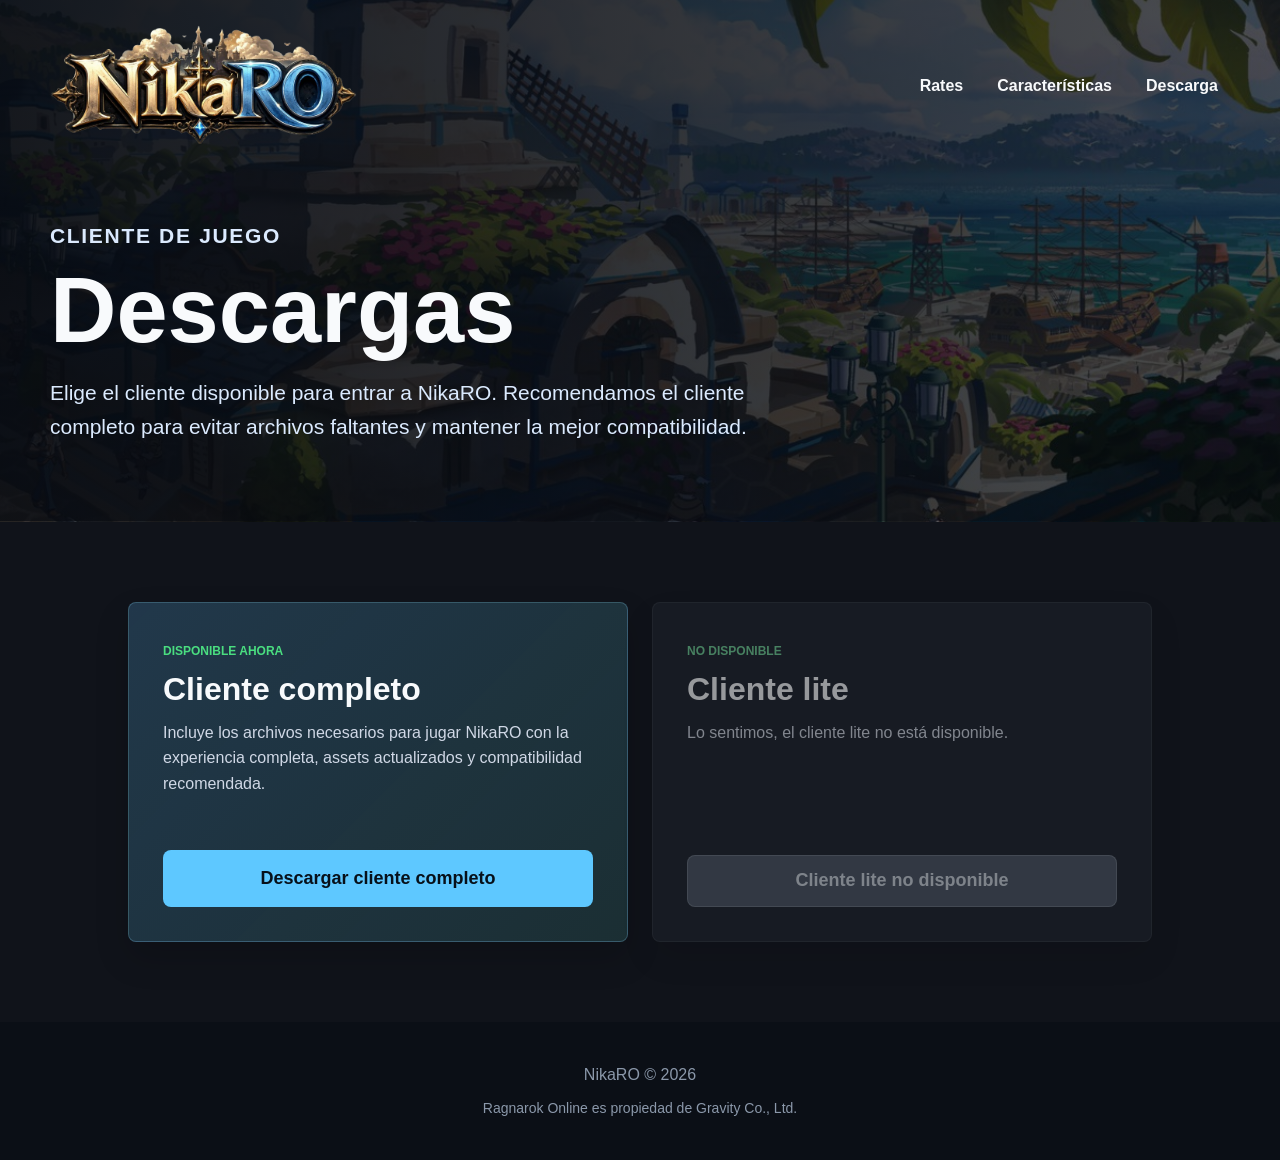
==== downloads/index.html @ 21ce5d3e "Polish homepage and add downloads page" ====
<!DOCTYPE html>
<html lang="es">
<head>
    <meta charset="UTF-8">
    <meta name="viewport" content="width=device-width, initial-scale=1.0">
    <title>Descargas | NikaRO</title>
    <meta name="description" content="Descarga el cliente completo de NikaRO para jugar Ragnarok Online Renewal.">
    <link rel="stylesheet" href="../style.css">
</head>

<body>
    <header class="download-hero">
        <div class="download-shell">
            <nav class="site-nav" aria-label="Navegación principal">
                <a class="logo" href="../" aria-label="Volver al inicio de NikaRO">
                    <img src="../images/nicaro-logo2.jpg" alt="NikaRO">
                </a>

                <div class="nav-links">
                    <a href="../#rates">Rates</a>
                    <a href="../#features">Características</a>
                    <a href="../#download">Descarga</a>
                </div>
            </nav>

            <div class="download-intro">
                <p class="eyebrow">Cliente de juego</p>
                <h1>Descargas</h1>
                <p>
                    Elige el cliente disponible para entrar a NikaRO. Recomendamos el cliente completo
                    para evitar archivos faltantes y mantener la mejor compatibilidad.
                </p>
            </div>
        </div>
    </header>

    <main>
        <section class="download-options" aria-label="Opciones de descarga">
            <article class="download-card featured-download">
                <div>
                    <span class="highlight-label">Disponible ahora</span>
                    <h2>Cliente completo</h2>
                    <p>
                        Incluye los archivos necesarios para jugar NikaRO con la experiencia completa,
                        assets actualizados y compatibilidad recomendada.
                    </p>
                </div>

                <a class="btn primary large"
                   href="https://drive.google.com/file/d/1AdSrRG61sZsNYFLVnh3HUJcBuLDPJPl5/view?usp=sharing"
                   target="_blank"
                   rel="noopener">
                    Descargar cliente completo
                </a>
            </article>

            <article class="download-card disabled-download" aria-disabled="true">
                <div>
                    <span class="highlight-label">No disponible</span>
                    <h2>Cliente lite</h2>
                    <p>
                        Lo sentimos, el cliente lite no está disponible.
                    </p>
                </div>

                <button class="btn large disabled-btn" type="button" disabled>
                    Cliente lite no disponible
                </button>
            </article>
        </section>
    </main>

    <footer>
        <p>NikaRO © 2026</p>
        <p class="footer-small">Ragnarok Online es propiedad de Gravity Co., Ltd.</p>
    </footer>
</body>
</html>
---- style.css ----
* {
    margin: 0;
    padding: 0;
    box-sizing: border-box;
}

html {
    scroll-behavior: smooth;
}

body {
    font-family: Arial, sans-serif;
    background: #10131a;
    color: #f8fafc;
    line-height: 1.6;
}

img {
    max-width: 100%;
    height: auto;
}

.hero {
    min-height: 92vh;
    background:
        linear-gradient(90deg, rgba(7, 10, 16, 0.92), rgba(7, 10, 16, 0.72) 48%, rgba(7, 10, 16, 0.52)),
        url('images/banner.jpg');
    background-size: cover;
    background-position: center;
}

.overlay {
    min-height: 92vh;
    display: flex;
    flex-direction: column;
    width: min(1180px, calc(100% - 40px));
    margin: 0 auto;
    padding: 24px 0 44px;
}

.site-nav {
    display: flex;
    justify-content: space-between;
    align-items: center;
    gap: 24px;
}

.logo {
    display: inline-flex;
    align-items: center;
}

.logo img {
    width: clamp(180px, 24vw, 320px);
    display: block;
}

.nav-links {
    display: flex;
    align-items: center;
    gap: 10px;
}

.nav-links a {
    color: #f8fafc;
    text-decoration: none;
    padding: 8px 12px;
    border-radius: 8px;
    font-weight: 700;
    transition: background 0.2s, color 0.2s;
}

.nav-links a:hover {
    background: rgba(255, 255, 255, 0.1);
    color: #8ad9ff;
}

.hero-layout {
    flex: 1;
    display: grid;
    grid-template-columns: minmax(0, 1fr) 360px;
    align-items: end;
    gap: 48px;
    padding-top: 58px;
}

.hero-content {
    max-width: 720px;
    padding-bottom: 56px;
}

.eyebrow {
    color: #8ad9ff;
    font-size: 14px;
    font-weight: 800;
    letter-spacing: 0.08em;
    margin-bottom: 12px;
    text-transform: uppercase;
}

.hero-content h1 {
    font-size: clamp(56px, 9vw, 112px);
    line-height: 0.95;
    margin-bottom: 24px;
}

.tagline {
    max-width: 620px;
    font-size: clamp(20px, 2.6vw, 30px);
    color: #dbeafe;
    margin-bottom: 34px;
}

.hero-buttons {
    display: flex;
    flex-wrap: wrap;
    gap: 14px;
}

.btn {
    display: inline-flex;
    align-items: center;
    justify-content: center;
    min-height: 52px;
    padding: 14px 24px;
    border-radius: 8px;
    text-decoration: none;
    font-weight: 800;
    transition: transform 0.2s, background 0.2s, border-color 0.2s;
}

.btn:hover {
    transform: translateY(-1px);
}

.primary {
    background: #5ec8ff;
    color: #071019;
}

.primary:hover {
    background: #9bdfff;
}

.secondary {
    background: rgba(15, 23, 42, 0.86);
    color: #f8fafc;
    border: 1px solid rgba(148, 163, 184, 0.26);
}

.secondary:hover {
    background: rgba(51, 65, 85, 0.92);
    border-color: rgba(138, 217, 255, 0.5);
}

.server-panel {
    display: grid;
    gap: 16px;
    align-self: end;
    margin-bottom: 56px;
}

.status-bar {
    display: grid;
    grid-template-columns: 1.35fr 1fr 1fr;
    overflow: hidden;
    border: 1px solid rgba(148, 163, 184, 0.24);
    border-radius: 8px;
    background: rgba(11, 18, 30, 0.84);
    box-shadow: 0 18px 38px rgba(0, 0, 0, 0.22);
    backdrop-filter: blur(10px);
}

.status-item {
    padding: 16px;
    border-right: 1px solid rgba(148, 163, 184, 0.16);
}

.status-item:last-child {
    border-right: 0;
}

.status-item span {
    display: block;
    color: #a7b4c8;
    font-size: 12px;
    font-weight: 800;
    margin-bottom: 4px;
    text-transform: uppercase;
}

.status-item strong {
    display: block;
    color: #f8fafc;
    font-size: 20px;
    line-height: 1.2;
}

#server-status.online {
    color: #4ade80;
}

#server-status.offline {
    color: #fb7185;
}

.vote-strip {
    display: flex;
    align-items: center;
    justify-content: flex-end;
    gap: 12px;
    flex-wrap: wrap;
}

.vote-strip a {
    display: inline-flex;
    align-items: center;
    min-height: 56px;
    padding: 9px;
    border-radius: 8px;
    background: rgba(15, 23, 42, 0.78);
    border: 1px solid rgba(148, 163, 184, 0.18);
}

.vote-strip img {
    display: block;
    max-height: 54px;
    width: auto;
}

section {
    padding: 80px 10%;
}

.section-title {
    text-align: center;
    margin-bottom: 50px;
}

.section-title h2 {
    font-size: clamp(32px, 5vw, 42px);
    margin-bottom: 10px;
}

.section-title p {
    color: #b8c4d6;
}

.cards {
    display: grid;
    grid-template-columns: repeat(auto-fit, minmax(180px, 1fr));
    gap: 20px;
}

.card,
.feature {
    background: #1b2230;
    border: 1px solid rgba(255, 255, 255, 0.06);
    border-radius: 8px;
    box-shadow: 0 14px 30px rgba(0, 0, 0, 0.14);
}

.card {
    padding: 30px;
    text-align: center;
}

.card h3 {
    color: #8ad9ff;
    margin-bottom: 10px;
}

.card p {
    font-size: 28px;
    font-weight: 800;
}

.feature-grid {
    display: grid;
    grid-template-columns: repeat(auto-fit, minmax(280px, 1fr));
    gap: 25px;
}

.feature-highlights {
    display: grid;
    grid-template-columns: repeat(2, minmax(0, 1fr));
    gap: 22px;
    margin-bottom: 34px;
}

.highlight {
    min-height: 100%;
    padding: 28px;
    border-radius: 8px;
    background:
        linear-gradient(135deg, rgba(94, 200, 255, 0.12), rgba(74, 222, 128, 0.06)),
        #17202d;
    border: 1px solid rgba(138, 217, 255, 0.18);
    box-shadow: 0 16px 32px rgba(0, 0, 0, 0.16);
}

.highlight.wide {
    grid-column: 1 / -1;
}

.highlight-label {
    display: inline-block;
    color: #4ade80;
    font-size: 12px;
    font-weight: 800;
    margin-bottom: 10px;
    text-transform: uppercase;
}

.highlight h3 {
    color: #f8fafc;
    font-size: 26px;
    line-height: 1.2;
    margin-bottom: 12px;
}

.highlight p {
    color: #d0d8e6;
}

.highlight .requirement {
    margin-top: 14px;
    color: #facc15;
    font-weight: 800;
}

.feature {
    padding: 30px;
}

.feature h3 {
    margin-bottom: 15px;
    color: #8ad9ff;
}

.feature p {
    color: #d0d8e6;
}

.download-box {
    display: flex;
    flex-wrap: wrap;
    justify-content: center;
    gap: 14px;
}

.download-hero {
    background:
        linear-gradient(90deg, rgba(7, 10, 16, 0.94), rgba(7, 10, 16, 0.72)),
        url('images/banner.jpg');
    background-size: cover;
    background-position: center;
}

.download-shell {
    width: min(1180px, calc(100% - 40px));
    margin: 0 auto;
    padding: 24px 0 78px;
}

.download-intro {
    max-width: 760px;
    padding-top: 72px;
}

.download-intro h1 {
    font-size: clamp(52px, 8vw, 92px);
    line-height: 1;
    margin-bottom: 20px;
}

.download-intro p {
    color: #dbeafe;
    font-size: 21px;
}

.download-options {
    display: grid;
    grid-template-columns: repeat(2, minmax(0, 1fr));
    gap: 24px;
}

.download-card {
    display: flex;
    min-height: 340px;
    flex-direction: column;
    justify-content: space-between;
    gap: 28px;
    padding: 34px;
    border-radius: 8px;
    background: #1b2230;
    border: 1px solid rgba(255, 255, 255, 0.07);
    box-shadow: 0 16px 34px rgba(0, 0, 0, 0.16);
}

.featured-download {
    background:
        linear-gradient(135deg, rgba(94, 200, 255, 0.14), rgba(74, 222, 128, 0.08)),
        #17202d;
    border-color: rgba(138, 217, 255, 0.24);
}

.disabled-download {
    opacity: 0.58;
    filter: grayscale(0.35);
}

.download-card h2 {
    color: #f8fafc;
    font-size: 32px;
    line-height: 1.15;
    margin-bottom: 12px;
}

.download-card p {
    color: #d0d8e6;
}

.disabled-btn,
.disabled-btn:hover {
    cursor: not-allowed;
    transform: none;
    background: #475569;
    color: #cbd5e1;
    border: 1px solid rgba(203, 213, 225, 0.22);
}

.large {
    font-size: 18px;
}

footer {
    text-align: center;
    padding: 40px 20px;
    background: #0b0f16;
    color: #8b98aa;
}

.footer-small {
    margin-top: 10px;
    font-size: 14px;
}

@media (max-width: 900px) {
    .hero-layout {
        grid-template-columns: 1fr;
        align-items: start;
        gap: 28px;
    }

    .download-options {
        grid-template-columns: 1fr;
    }

    .hero-content,
    .server-panel {
        margin-bottom: 0;
        padding-bottom: 0;
    }

    .server-panel {
        max-width: 620px;
    }

    .vote-strip {
        justify-content: flex-start;
    }
}

@media (max-width: 768px) {
    .overlay {
        width: min(100% - 28px, 1180px);
        padding-top: 18px;
    }

    .site-nav {
        align-items: flex-start;
        flex-direction: column;
    }

    .nav-links {
        width: 100%;
        justify-content: space-between;
    }

    .nav-links a {
        padding: 8px 6px;
    }

    .hero-layout {
        padding-top: 38px;
    }

    .hero-buttons,
    .download-box {
        align-items: stretch;
        flex-direction: column;
    }

    .feature-highlights {
        grid-template-columns: 1fr;
    }

    .btn {
        width: 100%;
    }

    .status-bar {
        grid-template-columns: 1fr;
    }

    .status-item {
        border-right: 0;
        border-bottom: 1px solid rgba(148, 163, 184, 0.16);
    }

    .status-item:last-child {
        border-bottom: 0;
    }

    section {
        padding: 64px 20px;
    }
}
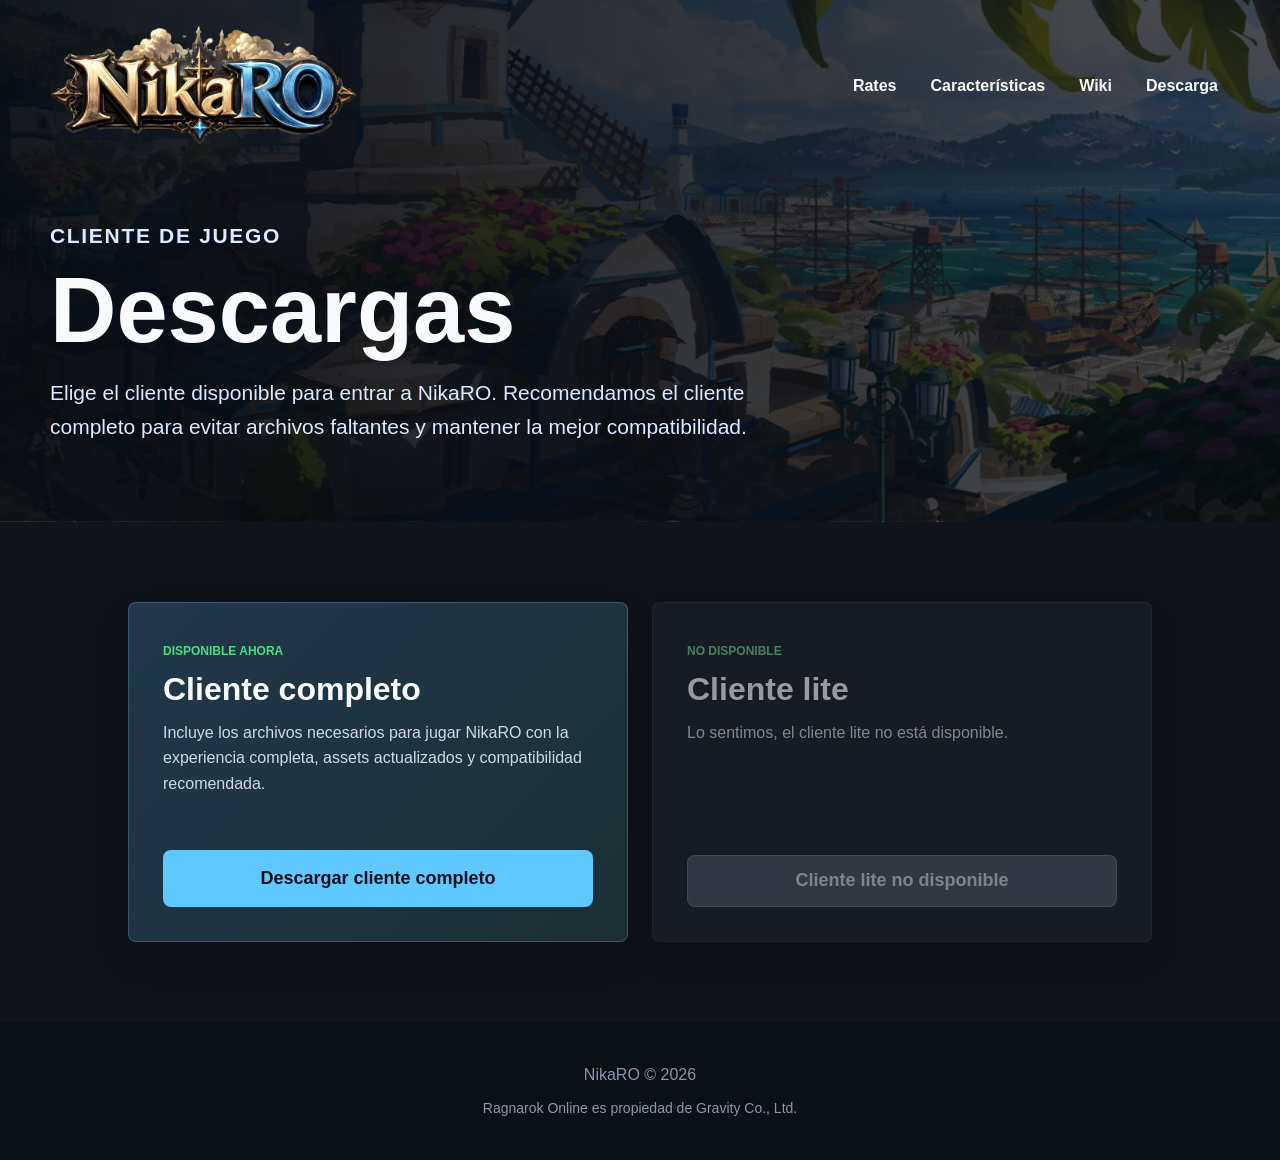
==== commit ce33098f: "Add wiki pages" ====
--- a/downloads/index.html
+++ b/downloads/index.html
@@ -19,6 +19,7 @@
                 <div class="nav-links">
                     <a href="../#rates">Rates</a>
                     <a href="../#features">Características</a>
+                    <a href="../wiki/">Wiki</a>
                     <a href="../#download">Descarga</a>
                 </div>
             </nav>
--- a/style.css
+++ b/style.css
@@ -329,6 +329,65 @@
     font-weight: 800;
 }
 
+.loyalty-section {
+    display: grid;
+    grid-template-columns: minmax(0, 1.1fr) minmax(280px, 0.9fr);
+    gap: 26px;
+    align-items: stretch;
+    margin: 0 0 34px;
+    padding: 32px;
+    border-radius: 8px;
+    background:
+        linear-gradient(135deg, rgba(250, 204, 21, 0.12), rgba(94, 200, 255, 0.08)),
+        #151f2b;
+    border: 1px solid rgba(250, 204, 21, 0.18);
+    box-shadow: 0 18px 34px rgba(0, 0, 0, 0.16);
+}
+
+.loyalty-copy h3 {
+    color: #f8fafc;
+    font-size: clamp(28px, 4vw, 38px);
+    line-height: 1.12;
+    margin-bottom: 14px;
+}
+
+.loyalty-copy p {
+    color: #d8e2f1;
+    margin-bottom: 14px;
+}
+
+.loyalty-copy p:last-child {
+    margin-bottom: 0;
+}
+
+.loyalty-rewards {
+    display: grid;
+    gap: 12px;
+}
+
+.reward-item {
+    padding: 16px;
+    border-radius: 8px;
+    background: rgba(8, 13, 22, 0.42);
+    border: 1px solid rgba(255, 255, 255, 0.08);
+}
+
+.reward-item strong,
+.reward-item span {
+    display: block;
+}
+
+.reward-item strong {
+    color: #facc15;
+    font-size: 16px;
+    margin-bottom: 4px;
+}
+
+.reward-item span {
+    color: #c9d3e3;
+    font-size: 14px;
+}
+
 .feature {
     padding: 30px;
 }
@@ -357,6 +416,14 @@
     background-position: center;
 }
 
+.wiki-hero {
+    background:
+        linear-gradient(90deg, rgba(7, 10, 16, 0.94), rgba(7, 10, 16, 0.76)),
+        url('images/banner.jpg');
+    background-size: cover;
+    background-position: center;
+}
+
 .download-shell {
     width: min(1180px, calc(100% - 40px));
     margin: 0 auto;
@@ -377,6 +444,50 @@
 .download-intro p {
     color: #dbeafe;
     font-size: 21px;
+}
+
+.compact-hero .download-shell {
+    padding-bottom: 58px;
+}
+
+.compact-hero .download-intro {
+    padding-top: 48px;
+}
+
+.wiki-home {
+    display: grid;
+    grid-template-columns: repeat(auto-fit, minmax(260px, 1fr));
+    gap: 22px;
+}
+
+.wiki-tile {
+    display: block;
+    min-height: 220px;
+    padding: 28px;
+    border-radius: 8px;
+    background: #1b2230;
+    border: 1px solid rgba(255, 255, 255, 0.07);
+    box-shadow: 0 16px 34px rgba(0, 0, 0, 0.14);
+    color: inherit;
+    text-decoration: none;
+    transition: transform 0.2s, border-color 0.2s, background 0.2s;
+}
+
+.wiki-tile:hover {
+    transform: translateY(-2px);
+    border-color: rgba(138, 217, 255, 0.28);
+    background: #202a3a;
+}
+
+.wiki-tile h2 {
+    color: #f8fafc;
+    font-size: 28px;
+    line-height: 1.15;
+    margin-bottom: 10px;
+}
+
+.wiki-tile p {
+    color: #d0d8e6;
 }
 
 .download-options {
@@ -430,6 +541,117 @@
     border: 1px solid rgba(203, 213, 225, 0.22);
 }
 
+.wiki-layout {
+    display: grid;
+    grid-template-columns: 240px minmax(0, 1fr);
+    gap: 28px;
+    align-items: start;
+}
+
+.wiki-index {
+    position: sticky;
+    top: 22px;
+    display: grid;
+    gap: 8px;
+    padding: 18px;
+    border-radius: 8px;
+    background: rgba(27, 34, 48, 0.86);
+    border: 1px solid rgba(255, 255, 255, 0.07);
+}
+
+.wiki-index strong {
+    color: #8ad9ff;
+    font-size: 14px;
+    margin-bottom: 4px;
+    text-transform: uppercase;
+}
+
+.wiki-index a {
+    color: #d0d8e6;
+    text-decoration: none;
+    padding: 8px 10px;
+    border-radius: 8px;
+    transition: background 0.2s, color 0.2s;
+}
+
+.wiki-index a:hover {
+    background: rgba(94, 200, 255, 0.1);
+    color: #f8fafc;
+}
+
+.wiki-content {
+    display: grid;
+    gap: 22px;
+}
+
+.wiki-card {
+    padding: 30px;
+    border-radius: 8px;
+    background: #1b2230;
+    border: 1px solid rgba(255, 255, 255, 0.07);
+    box-shadow: 0 16px 34px rgba(0, 0, 0, 0.14);
+}
+
+.wiki-card h2 {
+    color: #f8fafc;
+    font-size: clamp(28px, 4vw, 38px);
+    line-height: 1.14;
+    margin-bottom: 12px;
+}
+
+.wiki-card p {
+    color: #d0d8e6;
+    margin-bottom: 16px;
+}
+
+.wiki-card p:last-child {
+    margin-bottom: 0;
+}
+
+.wiki-actions {
+    display: flex;
+    flex-wrap: wrap;
+    gap: 12px;
+    margin-top: 22px;
+}
+
+.wiki-stat-grid {
+    display: grid;
+    grid-template-columns: repeat(auto-fit, minmax(150px, 1fr));
+    gap: 14px;
+}
+
+.wiki-stat-grid div {
+    padding: 16px;
+    border-radius: 8px;
+    background: rgba(8, 13, 22, 0.42);
+    border: 1px solid rgba(255, 255, 255, 0.08);
+}
+
+.wiki-stat-grid strong,
+.wiki-stat-grid span {
+    display: block;
+}
+
+.wiki-stat-grid strong {
+    color: #8ad9ff;
+    font-size: 14px;
+    margin-bottom: 4px;
+}
+
+.wiki-stat-grid span {
+    color: #f8fafc;
+    font-size: 24px;
+    font-weight: 800;
+}
+
+.wiki-list {
+    display: grid;
+    gap: 10px;
+    margin-left: 18px;
+    color: #d0d8e6;
+}
+
 .large {
     font-size: 18px;
 }
@@ -457,6 +679,18 @@
         grid-template-columns: 1fr;
     }
 
+    .loyalty-section {
+        grid-template-columns: 1fr;
+    }
+
+    .wiki-layout {
+        grid-template-columns: 1fr;
+    }
+
+    .wiki-index {
+        position: static;
+    }
+
     .hero-content,
     .server-panel {
         margin-bottom: 0;
@@ -497,7 +731,8 @@
     }
 
     .hero-buttons,
-    .download-box {
+    .download-box,
+    .wiki-actions {
         align-items: stretch;
         flex-direction: column;
     }
